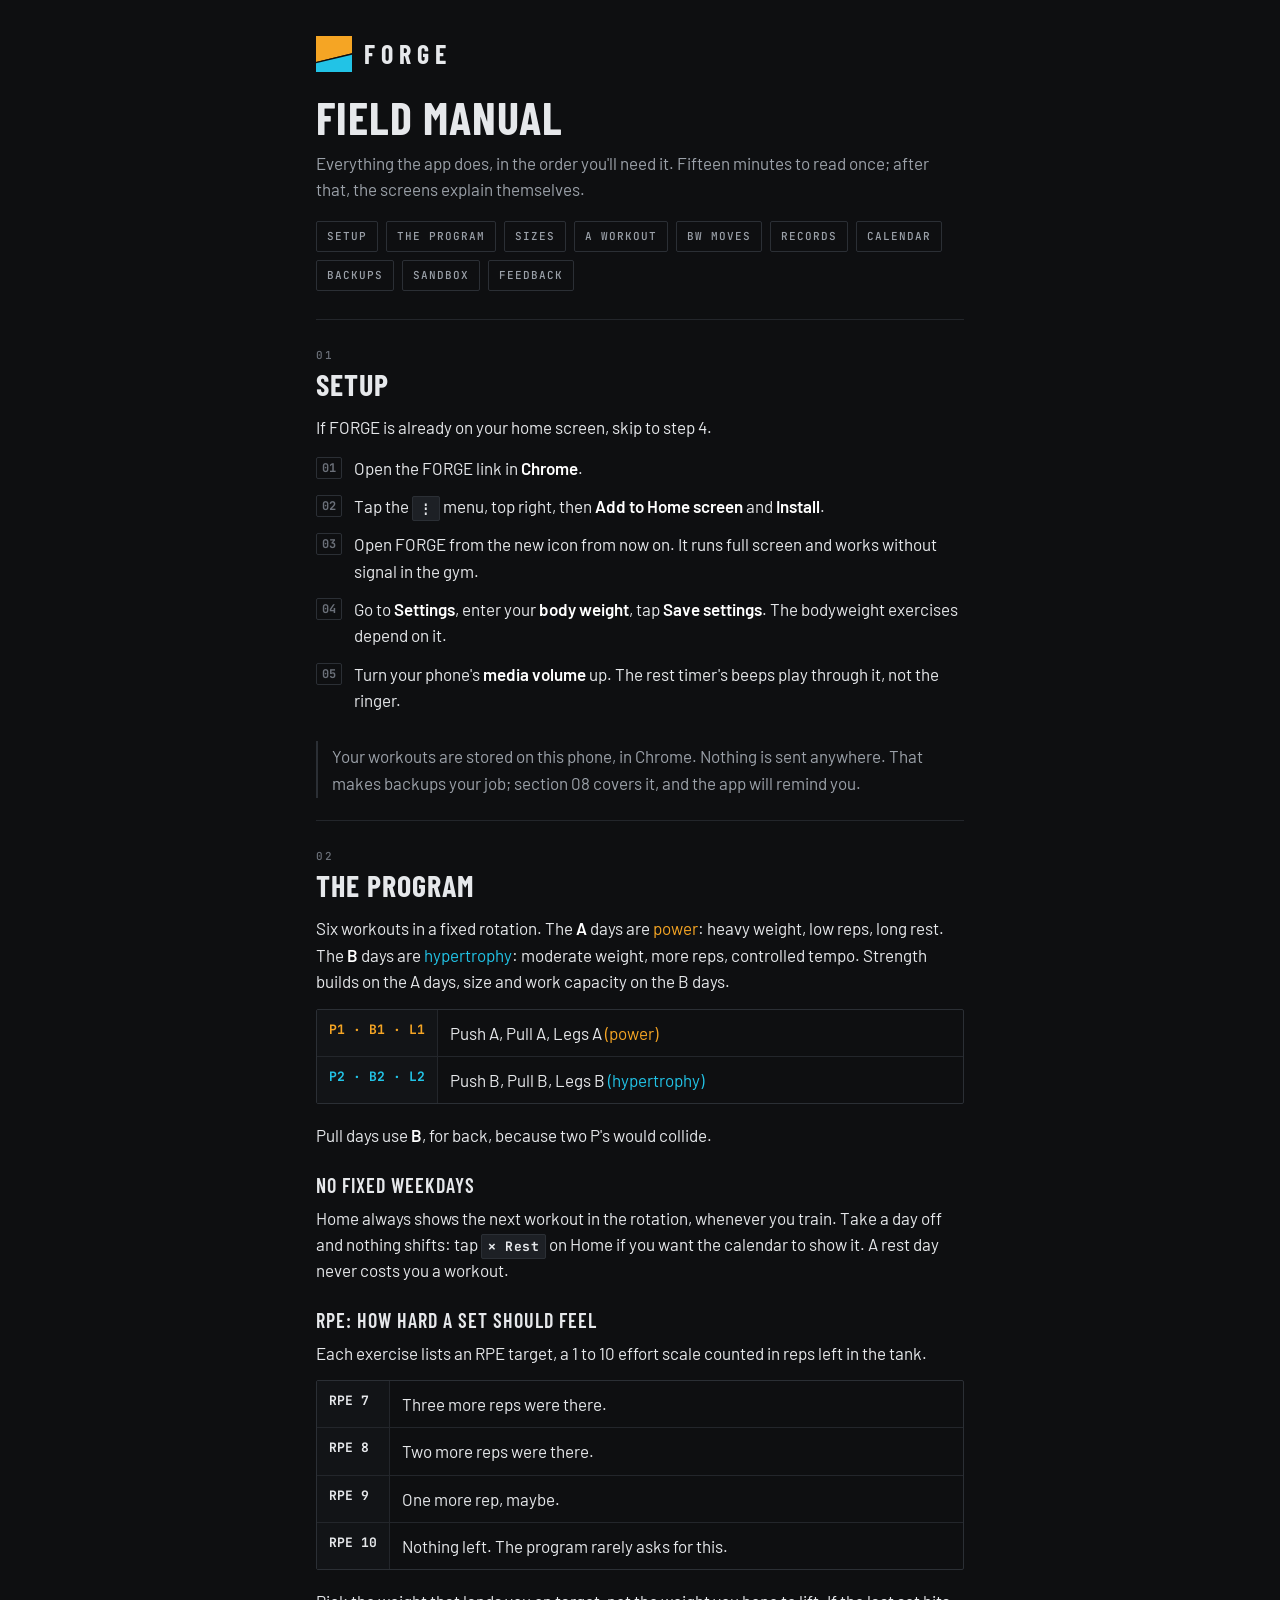
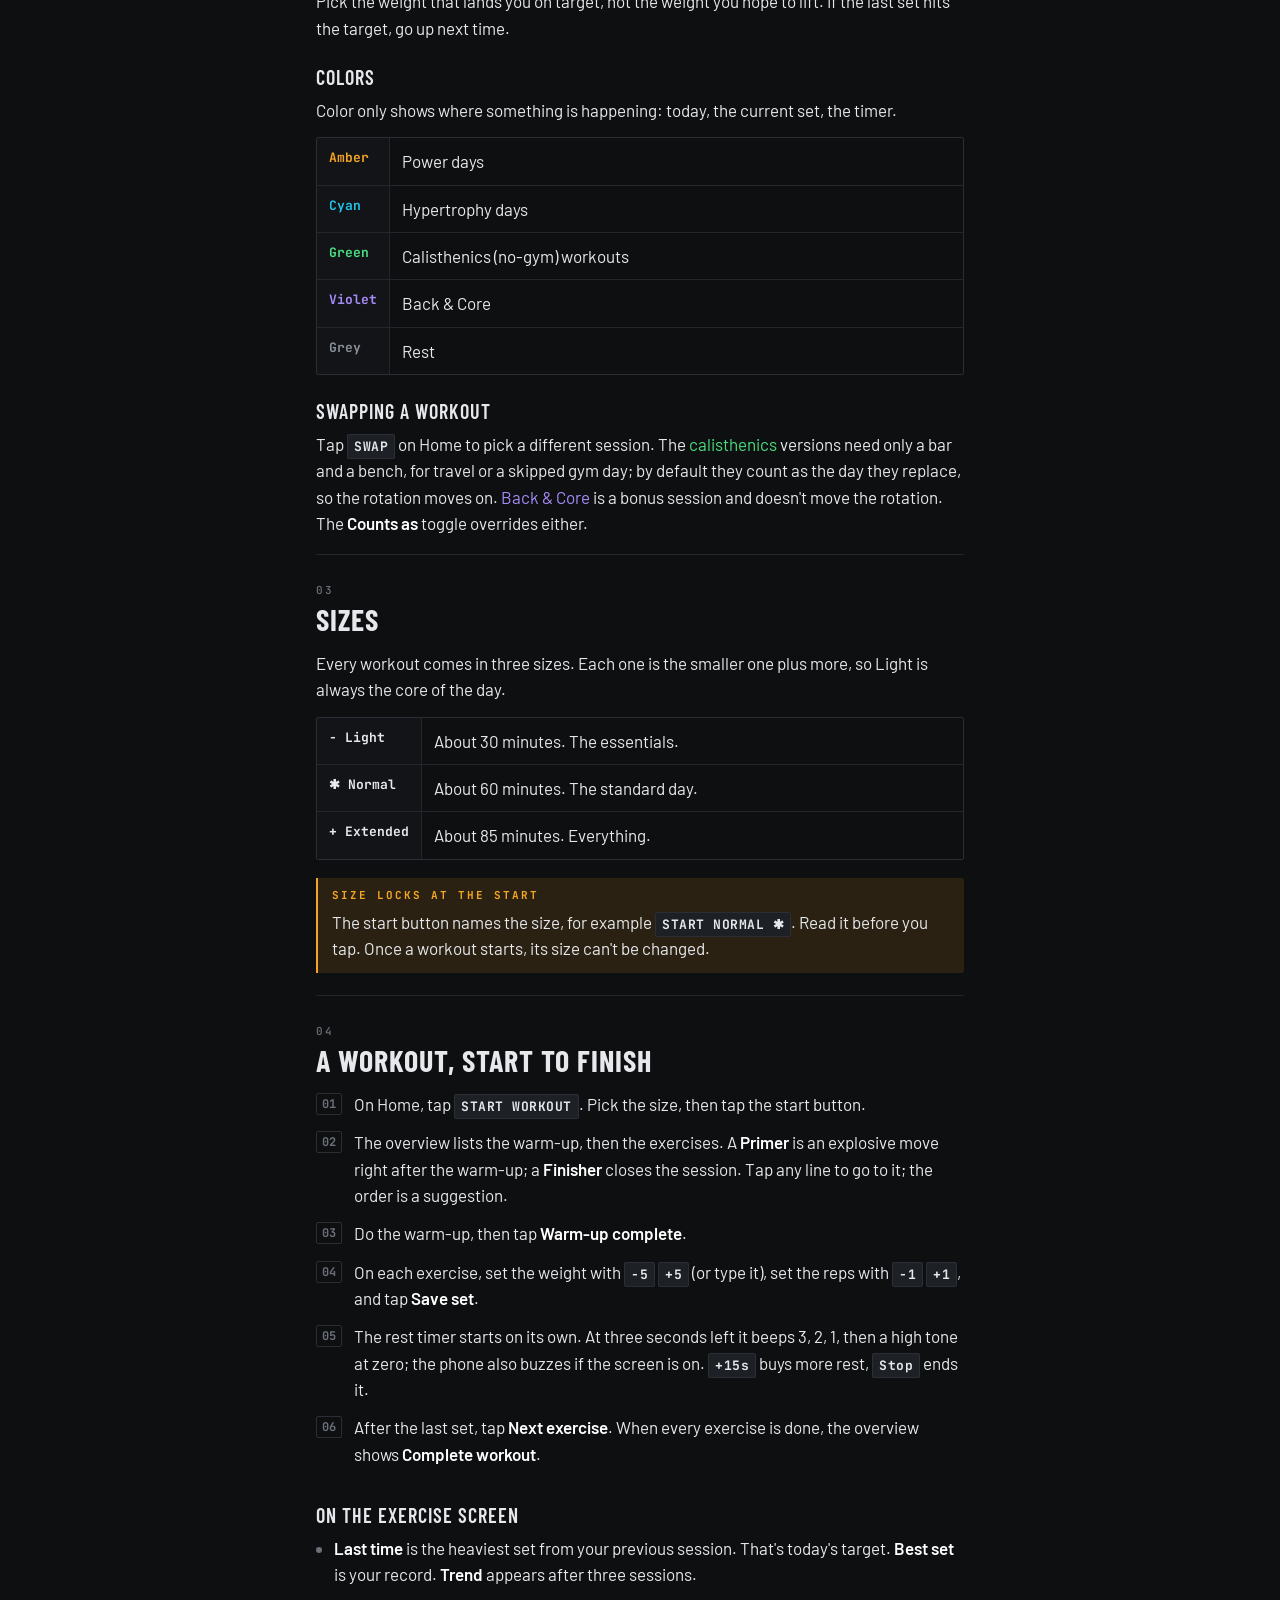
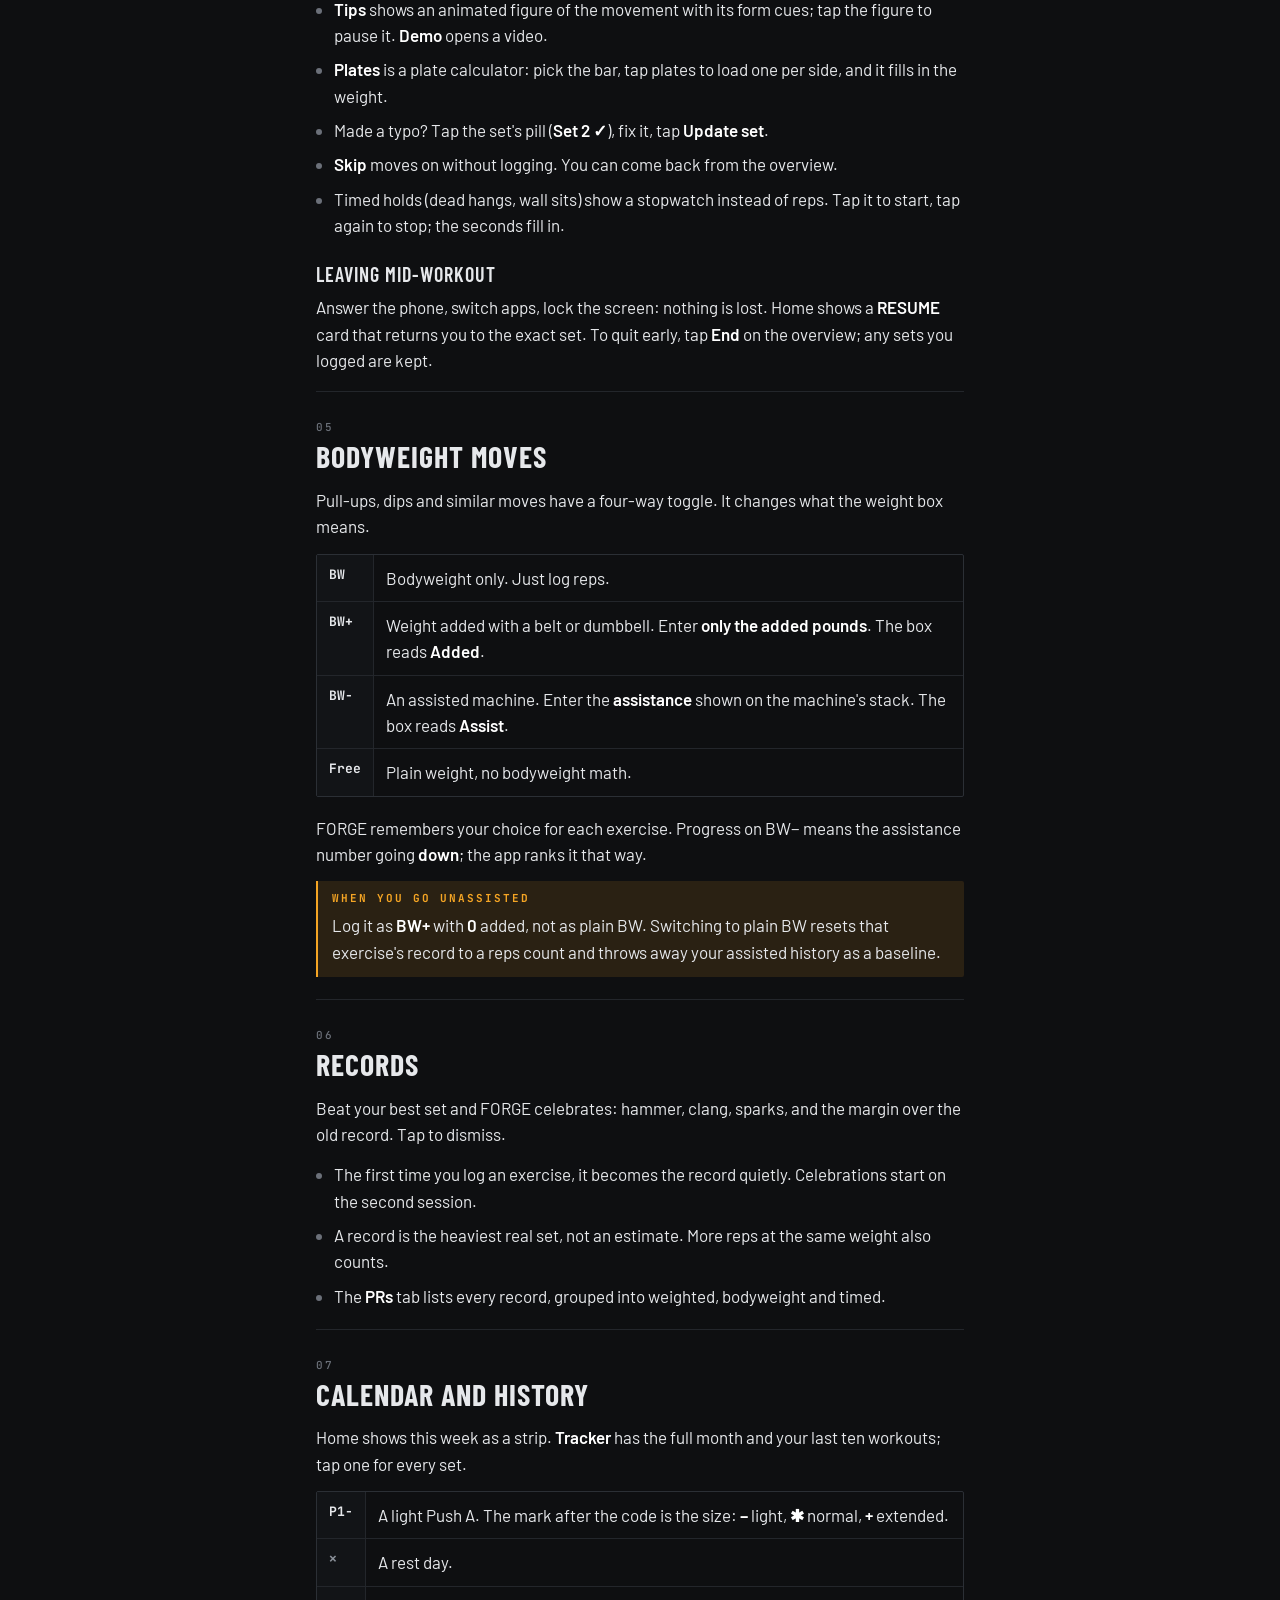
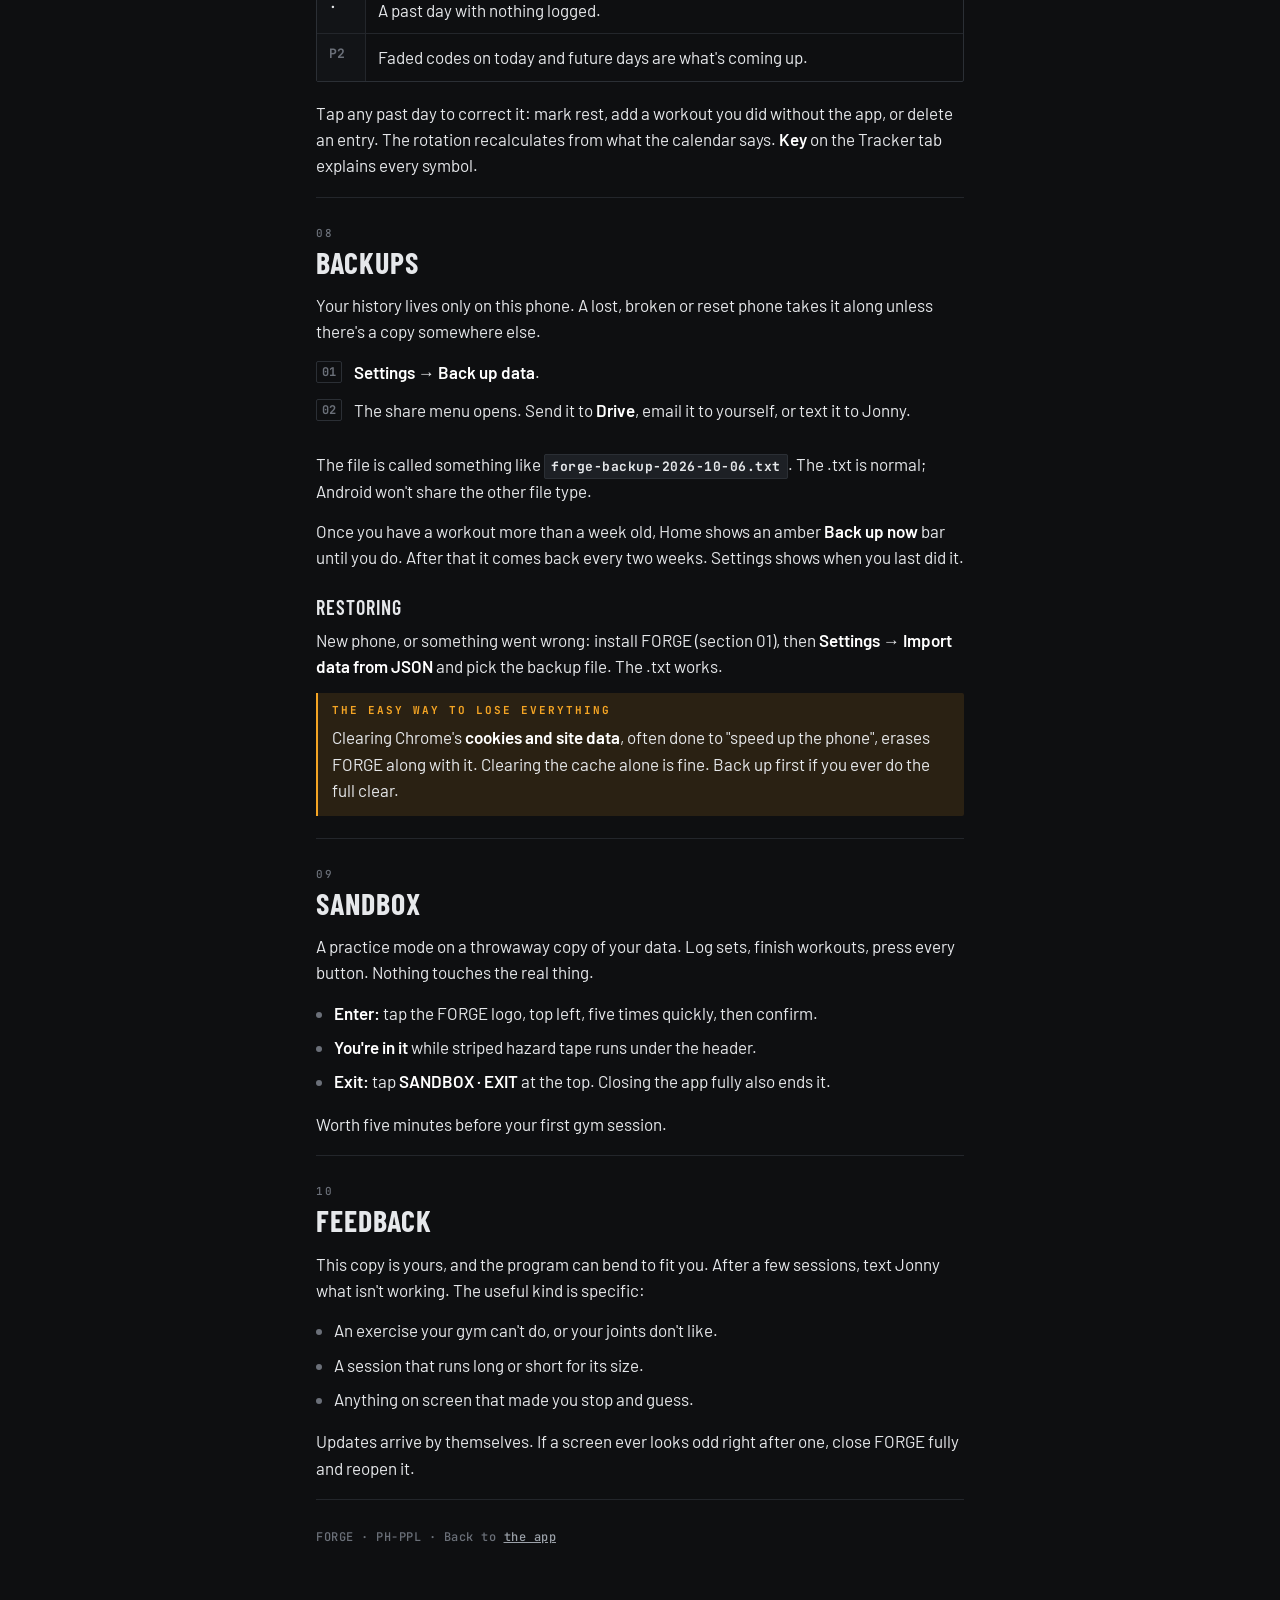
==== guide.html @ b768281f "Add files via upload" ====
<!DOCTYPE html>
<html lang="en">
<head>
<meta charset="UTF-8">
<meta name="viewport" content="width=device-width, initial-scale=1.0, viewport-fit=cover">
<meta name="theme-color" content="#0E0F11">
<title>FORGE Field Manual</title>
<link rel="icon" type="image/png" href="favicon-32.png">
<link rel="preconnect" href="https://fonts.googleapis.com">
<link rel="stylesheet" href="https://fonts.googleapis.com/css2?family=Barlow+Condensed:wght@600;700&family=Barlow:wght@400;500;600&family=JetBrains+Mono:wght@500;700&display=swap">
<style>
  :root {
    --bg: #0E0F11; --surface: #121417; --card: #16181B; --elev: #1D2025;
    --rule: #23262B; --border: #2B2F35;
    --text: #E6E8EB; --text2: #9BA1A9; --muted: #6B7079;
    --amber: #F5A524; --amber-tint: rgba(245,165,36,0.12);
    --cyan: #22C3E6; --green: #4ADE80; --violet: #A78BFA; --gray: #8A9099;
    --display: 'Barlow Condensed', 'Arial Narrow', sans-serif;
    --body: 'Barlow', 'Helvetica Neue', Arial, sans-serif;
    --mono: 'JetBrains Mono', ui-monospace, monospace;
  }
  * { box-sizing: border-box; }
  html { scroll-behavior: smooth; }
  body { margin: 0; background: var(--bg); color: var(--text); font: 400 17px/1.55 var(--body); -webkit-text-size-adjust: 100%; }
  .wrap { max-width: 680px; margin: 0 auto; padding: 0 16px 64px; }

  header { padding: 36px 0 22px; border-bottom: 1px solid var(--rule); }
  .brand { display: flex; align-items: center; gap: 12px; }
  .brand svg { width: 36px; height: 36px; flex: none; }
  .brand span { font: 700 26px/1 var(--display); letter-spacing: 6px; }
  h1 { font: 700 46px/1 var(--display); letter-spacing: 1px; text-transform: uppercase; margin: 22px 0 10px; }
  .lede { color: var(--text2); margin: 0; }

  nav.toc { display: flex; flex-wrap: wrap; gap: 8px; padding: 18px 0 6px; }
  nav.toc a { font: 500 11px/1 var(--mono); letter-spacing: 1px; text-transform: uppercase; color: var(--text2); text-decoration: none; border: 1px solid var(--border); border-radius: 2px; padding: 9px 10px; }
  nav.toc a:active { color: var(--text); border-color: var(--text2); }

  section { padding: 30px 0 4px; border-bottom: 1px solid var(--rule); scroll-margin-top: 8px; }
  .num { font: 500 11px/1 var(--mono); letter-spacing: 2px; color: var(--muted); text-transform: uppercase; }
  h2 { font: 700 30px/1.05 var(--display); text-transform: uppercase; letter-spacing: 1px; margin: 8px 0 14px; }
  h3 { font: 600 20px/1.2 var(--display); text-transform: uppercase; letter-spacing: 1px; margin: 24px 0 8px; color: var(--text); }
  p { margin: 0 0 14px; }
  b { font-weight: 600; color: #fff; }
  .k { font: 700 13px/1 var(--mono); letter-spacing: 0.5px; color: var(--text); background: var(--elev); border: 1px solid var(--border); border-radius: 2px; padding: 3px 6px; white-space: nowrap; }

  ol.steps { list-style: none; counter-reset: s; padding: 0; margin: 0 0 16px; }
  ol.steps li { counter-increment: s; position: relative; padding: 0 0 12px 38px; }
  ol.steps li::before { content: counter(s, decimal-leading-zero); position: absolute; left: 0; top: 2px; font: 700 12px/1 var(--mono); color: var(--muted); border: 1px solid var(--border); border-radius: 2px; padding: 4px 5px; }
  ul.dash { padding-left: 18px; margin: 0 0 16px; }
  ul.dash li { margin-bottom: 8px; }
  ul.dash li::marker { color: var(--muted); }

  .grid { display: grid; grid-template-columns: auto 1fr; border: 1px solid var(--border); border-radius: 2px; margin: 0 0 18px; }
  .grid > div { padding: 10px 12px; border-bottom: 1px solid var(--rule); }
  .grid > div:nth-last-child(-n+2) { border-bottom: 0; }
  .grid .g-k { font: 700 13px/1.5 var(--mono); white-space: nowrap; border-right: 1px solid var(--rule); background: var(--surface); }

  .pwr { color: var(--amber); } .hyp { color: var(--cyan); } .cal { color: var(--green); } .core { color: var(--violet); } .rest { color: var(--gray); }

  .note { border-left: 2px solid var(--amber); background: var(--amber-tint); padding: 12px 14px; margin: 4px 0 18px; border-radius: 0 2px 2px 0; }
  .note p:last-child { margin: 0; }
  .note .tag { display: block; font: 700 11px/1 var(--mono); letter-spacing: 2px; text-transform: uppercase; color: var(--amber); margin-bottom: 8px; }
  .aside { border-left: 2px solid var(--border); padding: 2px 0 2px 14px; color: var(--text2); margin: 0 0 18px; }
  .aside p:last-child { margin: 0; }

  footer { padding: 28px 0 0; color: var(--muted); font: 500 12px/1.6 var(--mono); letter-spacing: 0.5px; }
  footer a { color: var(--text2); }
</style>
</head>
<body>
<div class="wrap">

<header>
  <div class="brand">
    <svg viewBox="0 0 100 100" aria-hidden="true">
      <polygon points="0,0 100,0 100,48 0,72" fill="#F5A524"/>
      <polygon points="0,72 100,48 100,52 0,76" fill="#0E0F11"/>
      <polygon points="0,76 100,52 100,100 0,100" fill="#22C3E6"/>
    </svg>
    <span>FORGE</span>
  </div>
  <h1>Field manual</h1>
  <p class="lede">Everything the app does, in the order you'll need it. Fifteen minutes to read once; after that, the screens explain themselves.</p>
  <nav class="toc" aria-label="Sections">
    <a href="#setup">Setup</a>
    <a href="#program">The program</a>
    <a href="#sizes">Sizes</a>
    <a href="#workout">A workout</a>
    <a href="#bodyweight">BW moves</a>
    <a href="#records">Records</a>
    <a href="#calendar">Calendar</a>
    <a href="#backup">Backups</a>
    <a href="#sandbox">Sandbox</a>
    <a href="#feedback">Feedback</a>
  </nav>
</header>

<section id="setup">
  <div class="num">01</div>
  <h2>Setup</h2>
  <p>If FORGE is already on your home screen, skip to step 4.</p>
  <ol class="steps">
    <li>Open the FORGE link in <b>Chrome</b>.</li>
    <li>Tap the <span class="k">⋮</span> menu, top right, then <b>Add to Home screen</b> and <b>Install</b>.</li>
    <li>Open FORGE from the new icon from now on. It runs full screen and works without signal in the gym.</li>
    <li>Go to <b>Settings</b>, enter your <b>body weight</b>, tap <b>Save settings</b>. The bodyweight exercises depend on it.</li>
    <li>Turn your phone's <b>media volume</b> up. The rest timer's beeps play through it, not the ringer.</li>
  </ol>
  <div class="aside"><p>Your workouts are stored on this phone, in Chrome. Nothing is sent anywhere. That makes backups your job; section 08 covers it, and the app will remind you.</p></div>
</section>

<section id="program">
  <div class="num">02</div>
  <h2>The program</h2>
  <p>Six workouts in a fixed rotation. The <b>A</b> days are <span class="pwr">power</span>: heavy weight, low reps, long rest. The <b>B</b> days are <span class="hyp">hypertrophy</span>: moderate weight, more reps, controlled tempo. Strength builds on the A days, size and work capacity on the B days.</p>
  <div class="grid">
    <div class="g-k pwr">P1 · B1 · L1</div><div>Push A, Pull A, Legs A <span class="pwr">(power)</span></div>
    <div class="g-k hyp">P2 · B2 · L2</div><div>Push B, Pull B, Legs B <span class="hyp">(hypertrophy)</span></div>
  </div>
  <p>Pull days use <b>B</b>, for back, because two P's would collide.</p>

  <h3>No fixed weekdays</h3>
  <p>Home always shows the next workout in the rotation, whenever you train. Take a day off and nothing shifts: tap <span class="k">✕ Rest</span> on Home if you want the calendar to show it. A rest day never costs you a workout.</p>

  <h3>RPE: how hard a set should feel</h3>
  <p>Each exercise lists an RPE target, a 1 to 10 effort scale counted in reps left in the tank.</p>
  <div class="grid">
    <div class="g-k">RPE 7</div><div>Three more reps were there.</div>
    <div class="g-k">RPE 8</div><div>Two more reps were there.</div>
    <div class="g-k">RPE 9</div><div>One more rep, maybe.</div>
    <div class="g-k">RPE 10</div><div>Nothing left. The program rarely asks for this.</div>
  </div>
  <p>Pick the weight that lands you on target, not the weight you hope to lift. If the last set hits the target, go up next time.</p>

  <h3>Colors</h3>
  <p>Color only shows where something is happening: today, the current set, the timer.</p>
  <div class="grid">
    <div class="g-k pwr">Amber</div><div>Power days</div>
    <div class="g-k hyp">Cyan</div><div>Hypertrophy days</div>
    <div class="g-k cal">Green</div><div>Calisthenics (no-gym) workouts</div>
    <div class="g-k core">Violet</div><div>Back &amp; Core</div>
    <div class="g-k rest">Grey</div><div>Rest</div>
  </div>

  <h3>Swapping a workout</h3>
  <p>Tap <span class="k">SWAP</span> on Home to pick a different session. The <span class="cal">calisthenics</span> versions need only a bar and a bench, for travel or a skipped gym day; by default they count as the day they replace, so the rotation moves on. <span class="core">Back &amp; Core</span> is a bonus session and doesn't move the rotation. The <b>Counts as</b> toggle overrides either.</p>
</section>

<section id="sizes">
  <div class="num">03</div>
  <h2>Sizes</h2>
  <p>Every workout comes in three sizes. Each one is the smaller one plus more, so Light is always the core of the day.</p>
  <div class="grid">
    <div class="g-k">− Light</div><div>About 30 minutes. The essentials.</div>
    <div class="g-k">✱ Normal</div><div>About 60 minutes. The standard day.</div>
    <div class="g-k">+ Extended</div><div>About 85 minutes. Everything.</div>
  </div>
  <div class="note">
    <span class="tag">Size locks at the start</span>
    <p>The start button names the size, for example <span class="k">START NORMAL ✱</span>. Read it before you tap. Once a workout starts, its size can't be changed.</p>
  </div>
</section>

<section id="workout">
  <div class="num">04</div>
  <h2>A workout, start to finish</h2>
  <ol class="steps">
    <li>On Home, tap <span class="k">START WORKOUT</span>. Pick the size, then tap the start button.</li>
    <li>The overview lists the warm-up, then the exercises. A <b>Primer</b> is an explosive move right after the warm-up; a <b>Finisher</b> closes the session. Tap any line to go to it; the order is a suggestion.</li>
    <li>Do the warm-up, then tap <b>Warm-up complete</b>.</li>
    <li>On each exercise, set the weight with <span class="k">−5</span> <span class="k">+5</span> (or type it), set the reps with <span class="k">−1</span> <span class="k">+1</span>, and tap <b>Save set</b>.</li>
    <li>The rest timer starts on its own. At three seconds left it beeps 3, 2, 1, then a high tone at zero; the phone also buzzes if the screen is on. <span class="k">+15s</span> buys more rest, <span class="k">Stop</span> ends it.</li>
    <li>After the last set, tap <b>Next exercise</b>. When every exercise is done, the overview shows <b>Complete workout</b>.</li>
  </ol>

  <h3>On the exercise screen</h3>
  <ul class="dash">
    <li><b>Last time</b> is the heaviest set from your previous session. That's today's target. <b>Best set</b> is your record. <b>Trend</b> appears after three sessions.</li>
    <li><b>Tips</b> shows an animated figure of the movement with its form cues; tap the figure to pause it. <b>Demo</b> opens a video.</li>
    <li><b>Plates</b> is a plate calculator: pick the bar, tap plates to load one per side, and it fills in the weight.</li>
    <li>Made a typo? Tap the set's pill (<b>Set 2 ✓</b>), fix it, tap <b>Update set</b>.</li>
    <li><b>Skip</b> moves on without logging. You can come back from the overview.</li>
    <li>Timed holds (dead hangs, wall sits) show a stopwatch instead of reps. Tap it to start, tap again to stop; the seconds fill in.</li>
  </ul>

  <h3>Leaving mid-workout</h3>
  <p>Answer the phone, switch apps, lock the screen: nothing is lost. Home shows a <b>RESUME</b> card that returns you to the exact set. To quit early, tap <b>End</b> on the overview; any sets you logged are kept.</p>
</section>

<section id="bodyweight">
  <div class="num">05</div>
  <h2>Bodyweight moves</h2>
  <p>Pull-ups, dips and similar moves have a four-way toggle. It changes what the weight box means.</p>
  <div class="grid">
    <div class="g-k">BW</div><div>Bodyweight only. Just log reps.</div>
    <div class="g-k">BW+</div><div>Weight added with a belt or dumbbell. Enter <b>only the added pounds</b>. The box reads <b>Added</b>.</div>
    <div class="g-k">BW−</div><div>An assisted machine. Enter the <b>assistance</b> shown on the machine's stack. The box reads <b>Assist</b>.</div>
    <div class="g-k">Free</div><div>Plain weight, no bodyweight math.</div>
  </div>
  <p>FORGE remembers your choice for each exercise. Progress on BW− means the assistance number going <b>down</b>; the app ranks it that way.</p>
  <div class="note">
    <span class="tag">When you go unassisted</span>
    <p>Log it as <b>BW+</b> with <b>0</b> added, not as plain BW. Switching to plain BW resets that exercise's record to a reps count and throws away your assisted history as a baseline.</p>
  </div>
</section>

<section id="records">
  <div class="num">06</div>
  <h2>Records</h2>
  <p>Beat your best set and FORGE celebrates: hammer, clang, sparks, and the margin over the old record. Tap to dismiss.</p>
  <ul class="dash">
    <li>The first time you log an exercise, it becomes the record quietly. Celebrations start on the second session.</li>
    <li>A record is the heaviest real set, not an estimate. More reps at the same weight also counts.</li>
    <li>The <b>PRs</b> tab lists every record, grouped into weighted, bodyweight and timed.</li>
  </ul>
</section>

<section id="calendar">
  <div class="num">07</div>
  <h2>Calendar and history</h2>
  <p>Home shows this week as a strip. <b>Tracker</b> has the full month and your last ten workouts; tap one for every set.</p>
  <div class="grid">
    <div class="g-k">P1−</div><div>A light Push A. The mark after the code is the size: <b>−</b> light, <b>✱</b> normal, <b>+</b> extended.</div>
    <div class="g-k rest">✕</div><div>A rest day.</div>
    <div class="g-k">·</div><div>A past day with nothing logged.</div>
    <div class="g-k" style="color:var(--muted)">P2</div><div>Faded codes on today and future days are what's coming up.</div>
  </div>
  <p>Tap any past day to correct it: mark rest, add a workout you did without the app, or delete an entry. The rotation recalculates from what the calendar says. <b>Key</b> on the Tracker tab explains every symbol.</p>
</section>

<section id="backup">
  <div class="num">08</div>
  <h2>Backups</h2>
  <p>Your history lives only on this phone. A lost, broken or reset phone takes it along unless there's a copy somewhere else.</p>
  <ol class="steps">
    <li><b>Settings</b> → <b>Back up data</b>.</li>
    <li>The share menu opens. Send it to <b>Drive</b>, email it to yourself, or text it to Jonny.</li>
  </ol>
  <p>The file is called something like <span class="k">forge-backup-2026-10-06.txt</span>. The .txt is normal; Android won't share the other file type.</p>
  <p>Once you have a workout more than a week old, Home shows an amber <b>Back up now</b> bar until you do. After that it comes back every two weeks. Settings shows when you last did it.</p>
  <h3>Restoring</h3>
  <p>New phone, or something went wrong: install FORGE (section 01), then <b>Settings</b> → <b>Import data from JSON</b> and pick the backup file. The .txt works.</p>
  <div class="note">
    <span class="tag">The easy way to lose everything</span>
    <p>Clearing Chrome's <b>cookies and site data</b>, often done to "speed up the phone", erases FORGE along with it. Clearing the cache alone is fine. Back up first if you ever do the full clear.</p>
  </div>
</section>

<section id="sandbox">
  <div class="num">09</div>
  <h2>Sandbox</h2>
  <p>A practice mode on a throwaway copy of your data. Log sets, finish workouts, press every button. Nothing touches the real thing.</p>
  <ul class="dash">
    <li><b>Enter:</b> tap the FORGE logo, top left, five times quickly, then confirm.</li>
    <li><b>You're in it</b> while striped hazard tape runs under the header.</li>
    <li><b>Exit:</b> tap <b>SANDBOX · EXIT</b> at the top. Closing the app fully also ends it.</li>
  </ul>
  <p>Worth five minutes before your first gym session.</p>
</section>

<section id="feedback">
  <div class="num">10</div>
  <h2>Feedback</h2>
  <p>This copy is yours, and the program can bend to fit you. After a few sessions, text Jonny what isn't working. The useful kind is specific:</p>
  <ul class="dash">
    <li>An exercise your gym can't do, or your joints don't like.</li>
    <li>A session that runs long or short for its size.</li>
    <li>Anything on screen that made you stop and guess.</li>
  </ul>
  <p>Updates arrive by themselves. If a screen ever looks odd right after one, close FORGE fully and reopen it.</p>
</section>

<footer>FORGE · PH-PPL · Back to <a href="./">the app</a></footer>

</div>
</body>
</html>
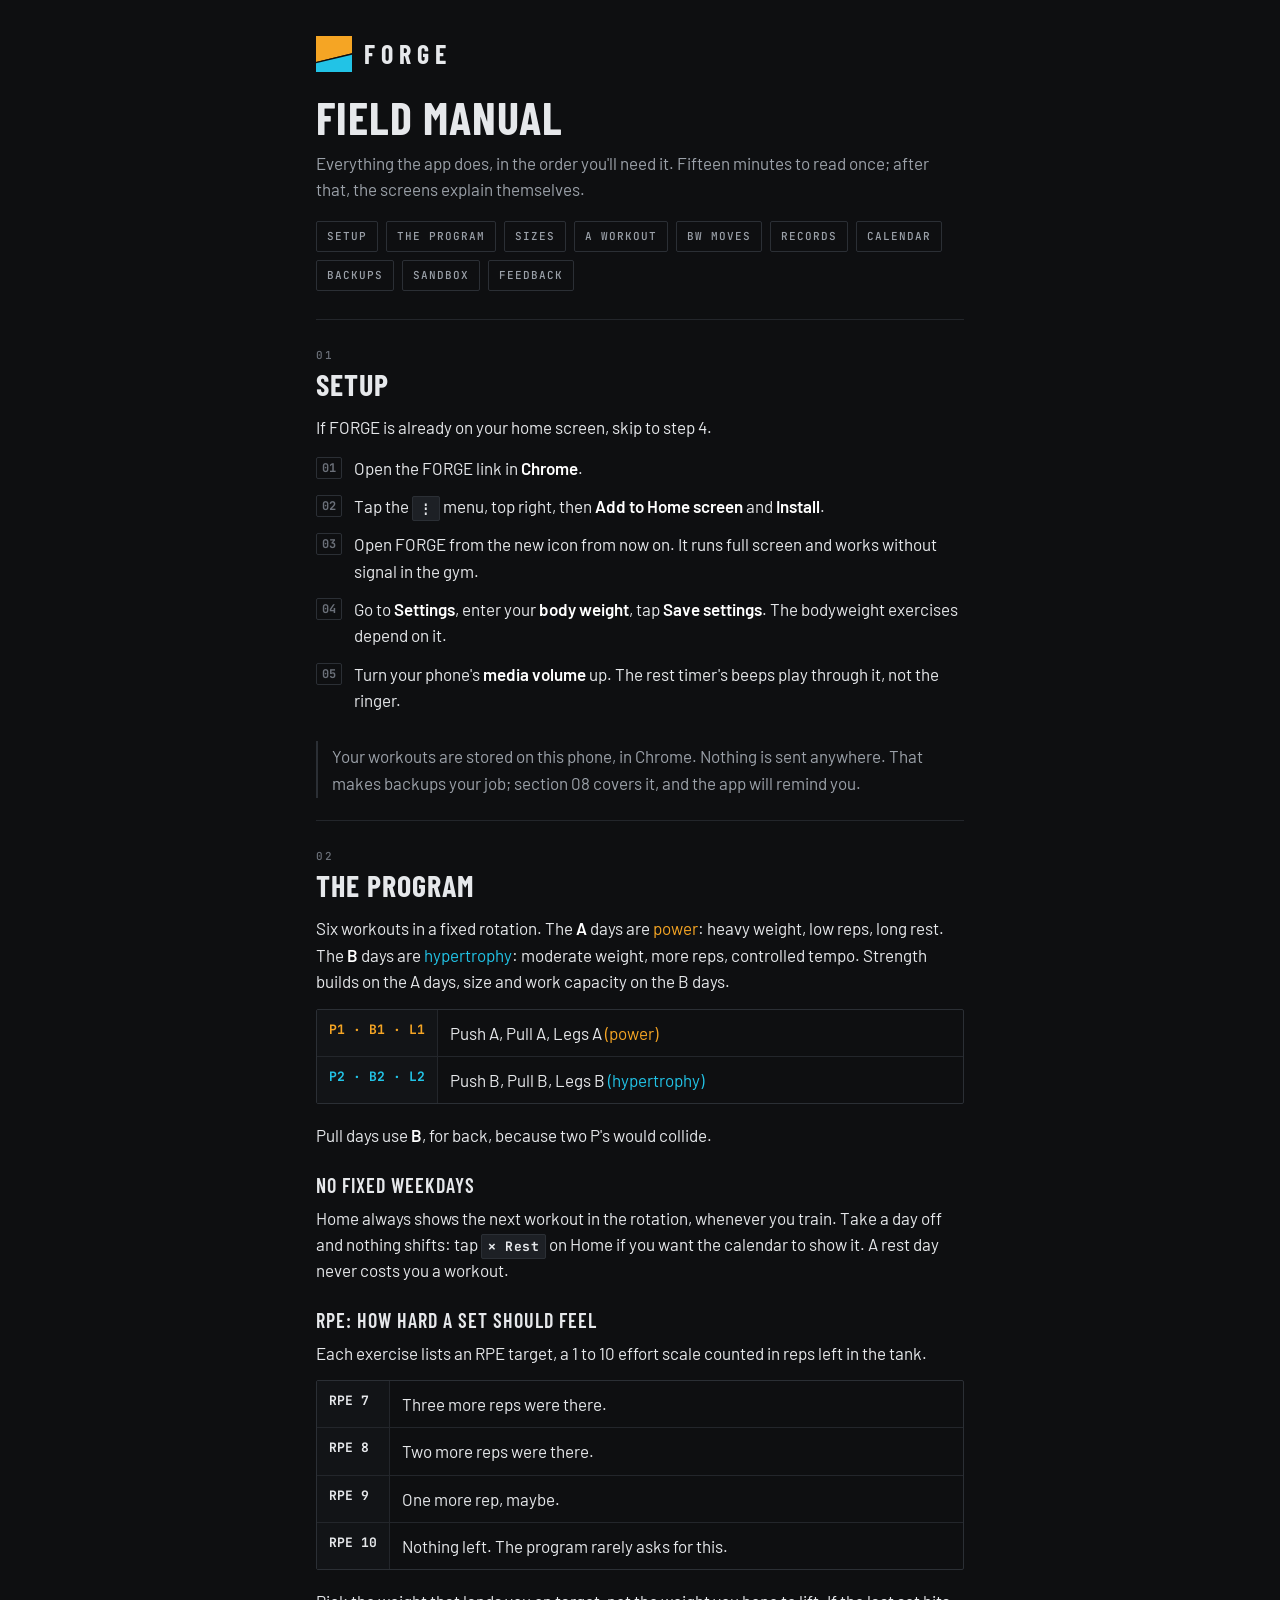
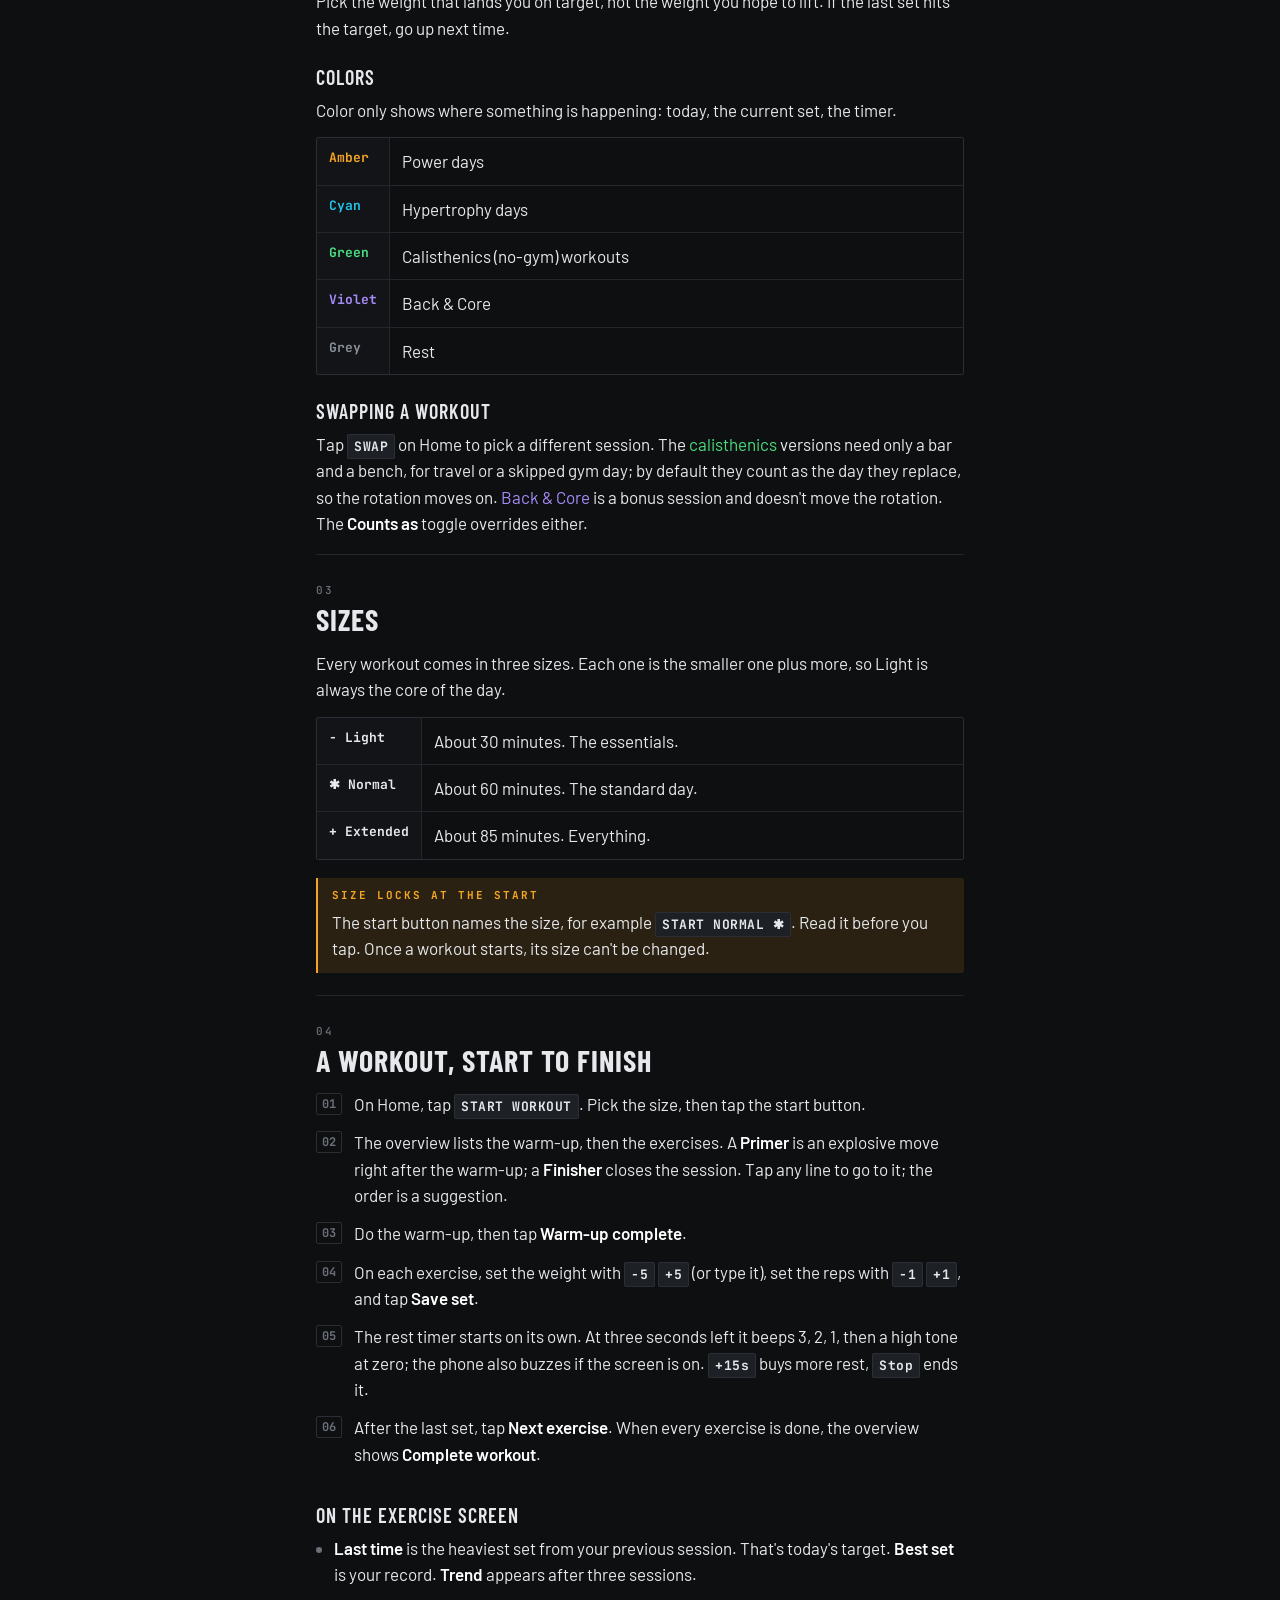
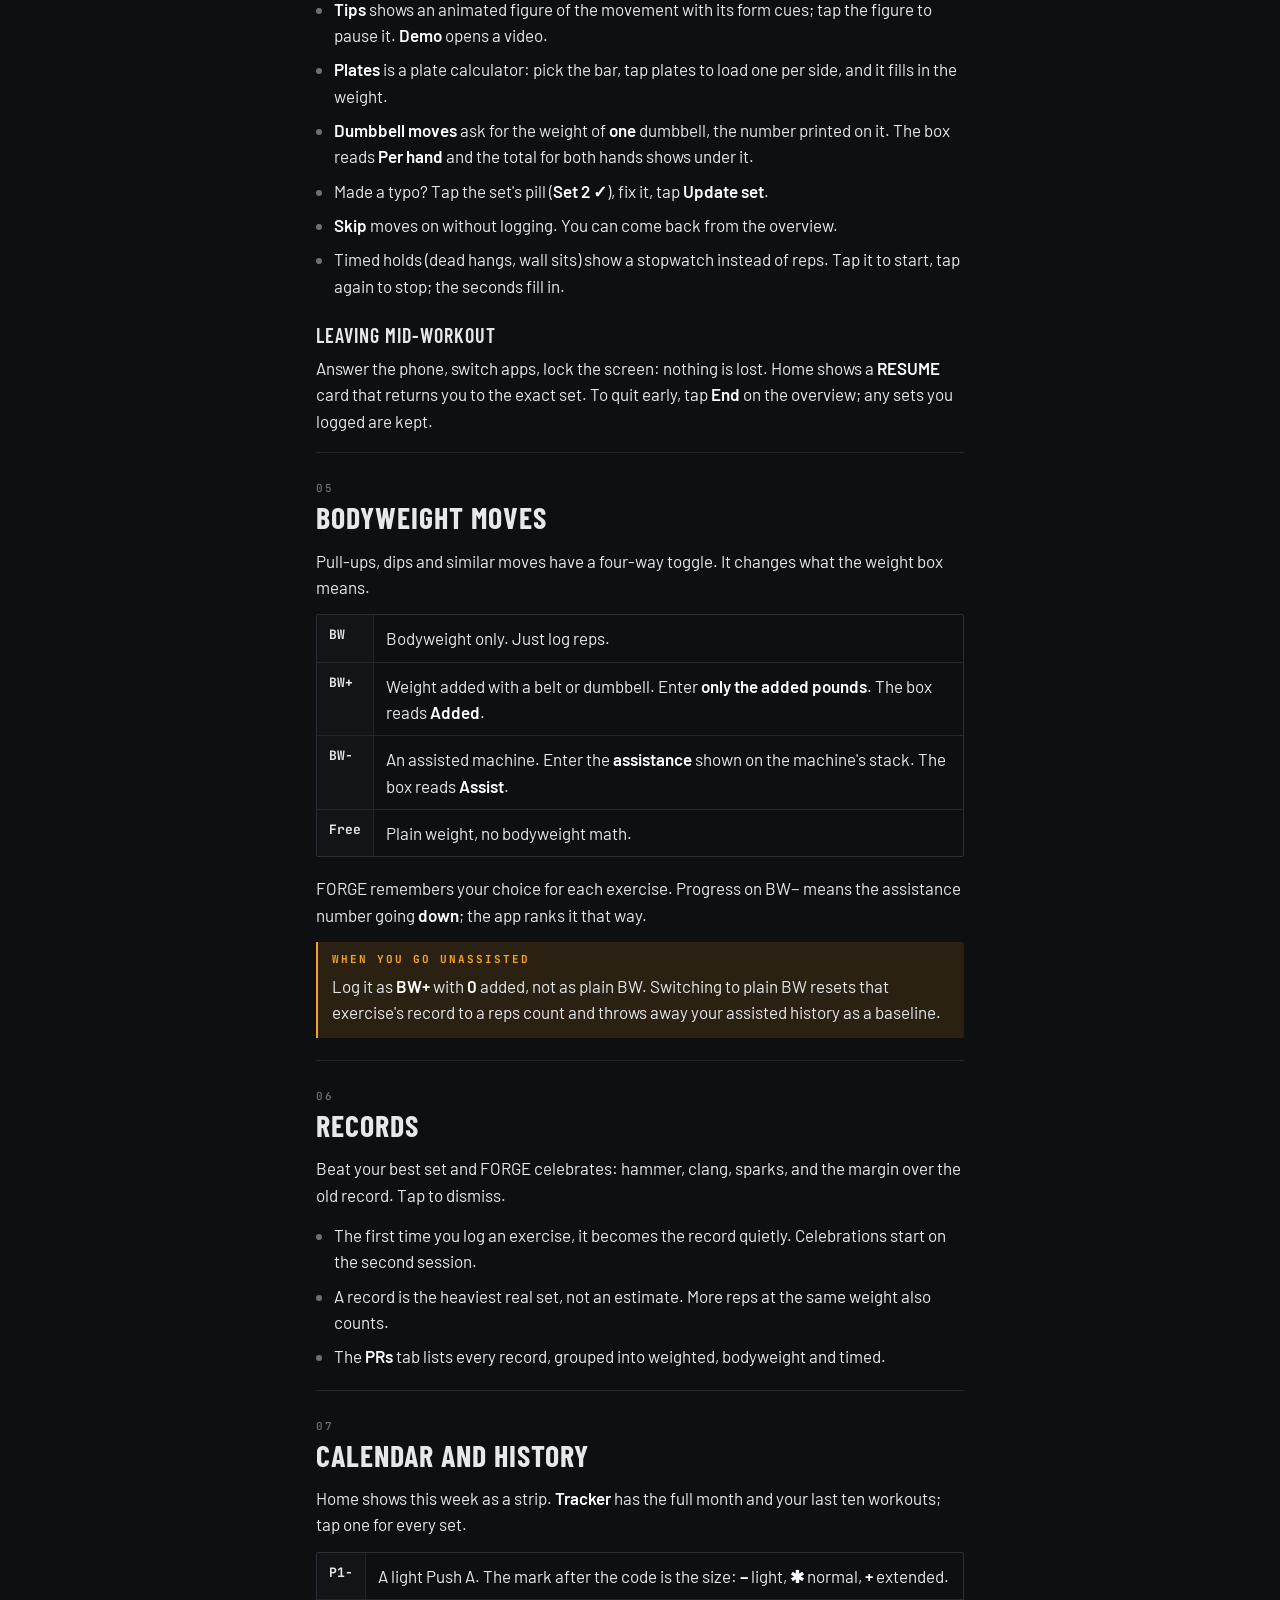
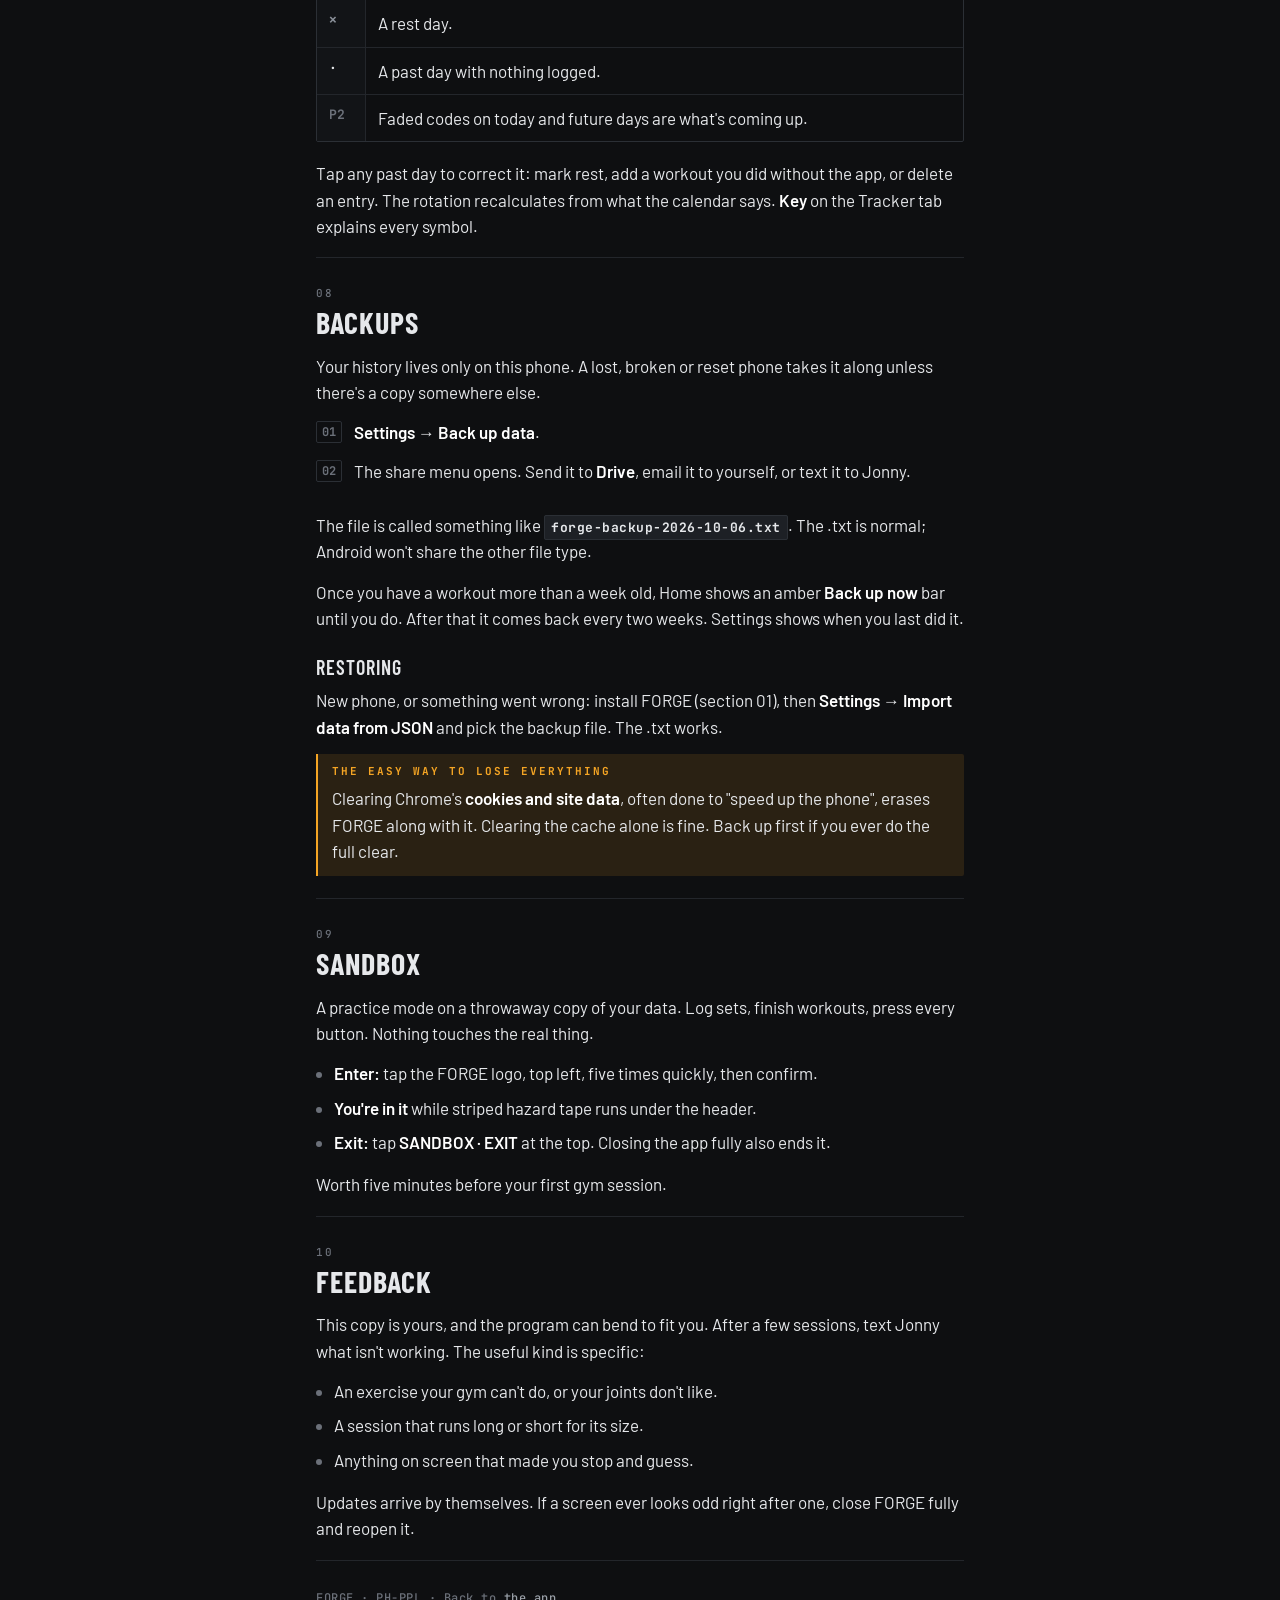
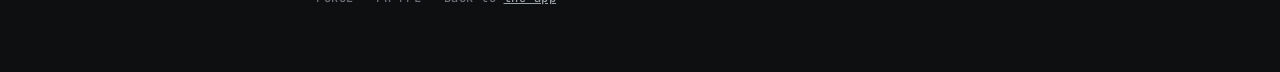
==== commit 1c73eccb: "v0.28: per-hand dumbbell logging with total shown, 10 lb bar Same app files as main 095ff4f. Guide n" ====
--- a/guide.html
+++ b/guide.html
@@ -178,6 +178,7 @@
     <li><b>Last time</b> is the heaviest set from your previous session. That's today's target. <b>Best set</b> is your record. <b>Trend</b> appears after three sessions.</li>
     <li><b>Tips</b> shows an animated figure of the movement with its form cues; tap the figure to pause it. <b>Demo</b> opens a video.</li>
     <li><b>Plates</b> is a plate calculator: pick the bar, tap plates to load one per side, and it fills in the weight.</li>
+    <li><b>Dumbbell moves</b> ask for the weight of <b>one</b> dumbbell, the number printed on it. The box reads <b>Per hand</b> and the total for both hands shows under it.</li>
     <li>Made a typo? Tap the set's pill (<b>Set 2 ✓</b>), fix it, tap <b>Update set</b>.</li>
     <li><b>Skip</b> moves on without logging. You can come back from the overview.</li>
     <li>Timed holds (dead hangs, wall sits) show a stopwatch instead of reps. Tap it to start, tap again to stop; the seconds fill in.</li>
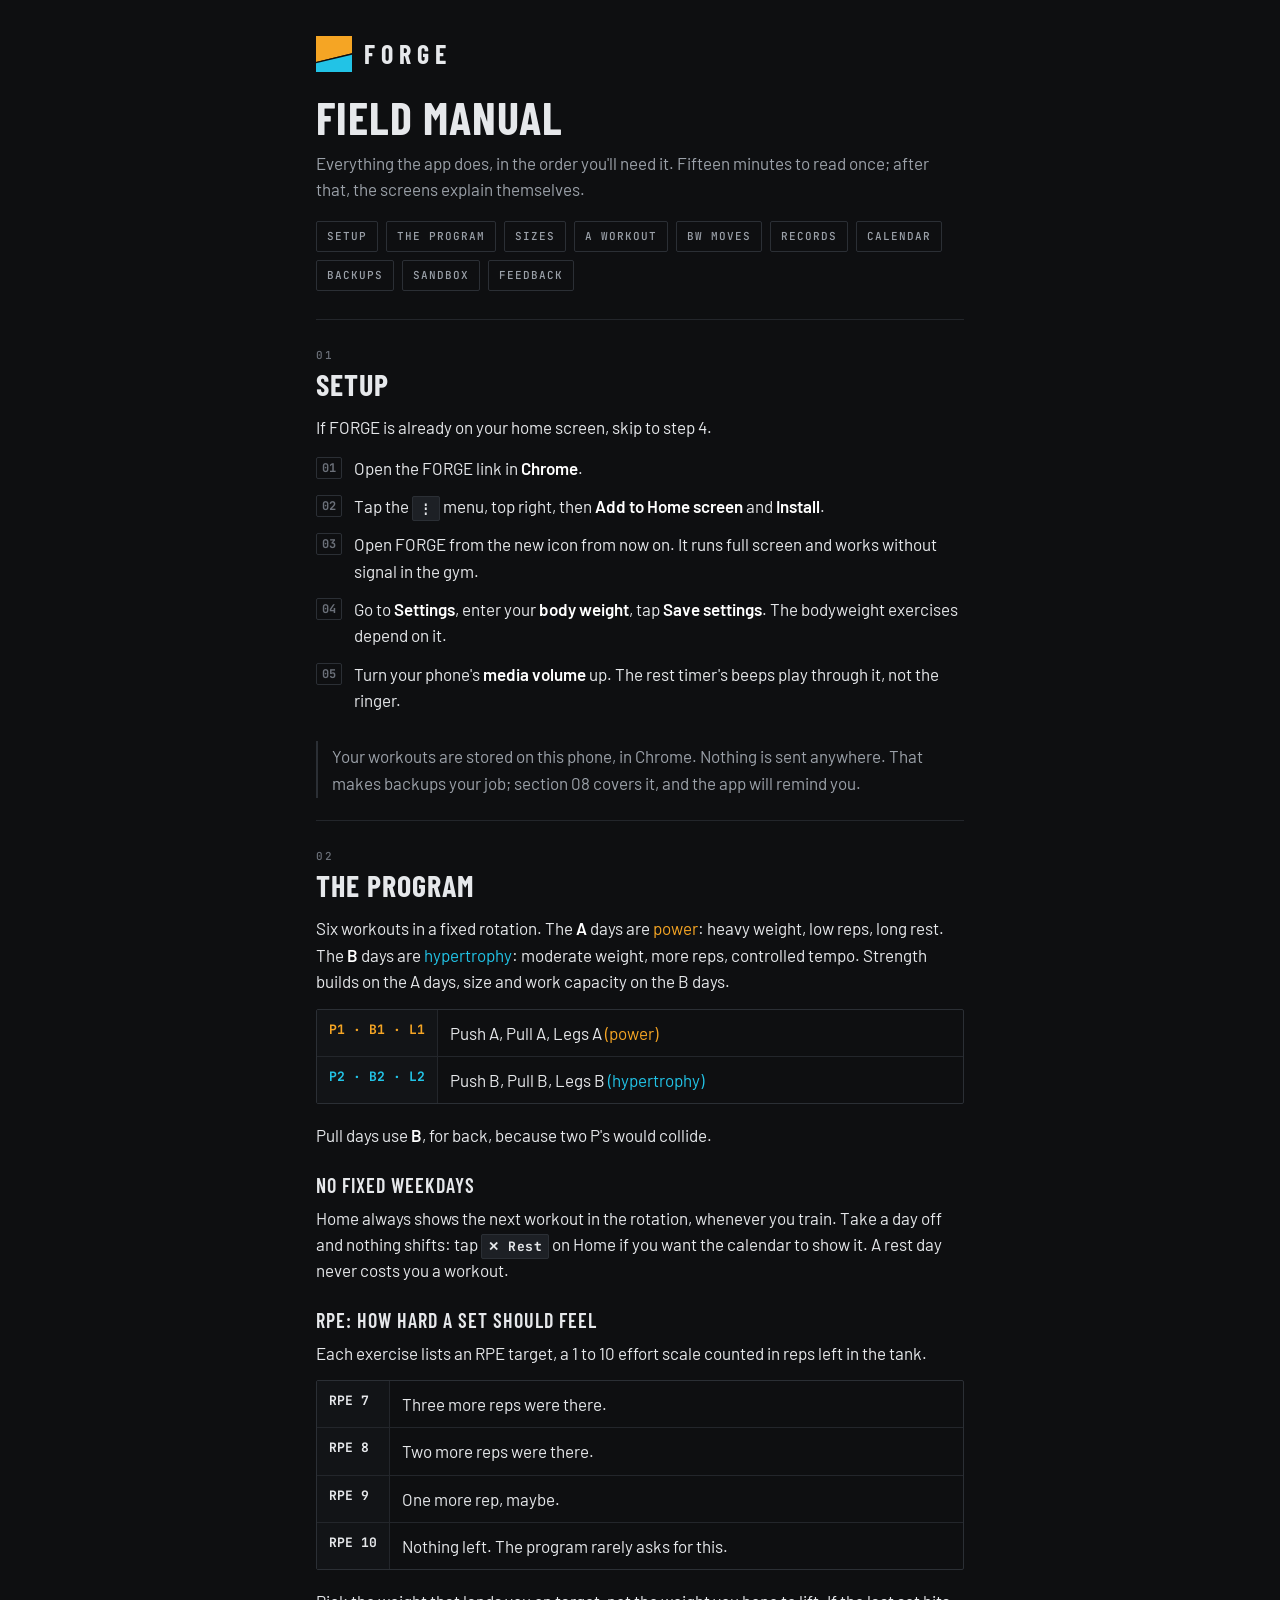
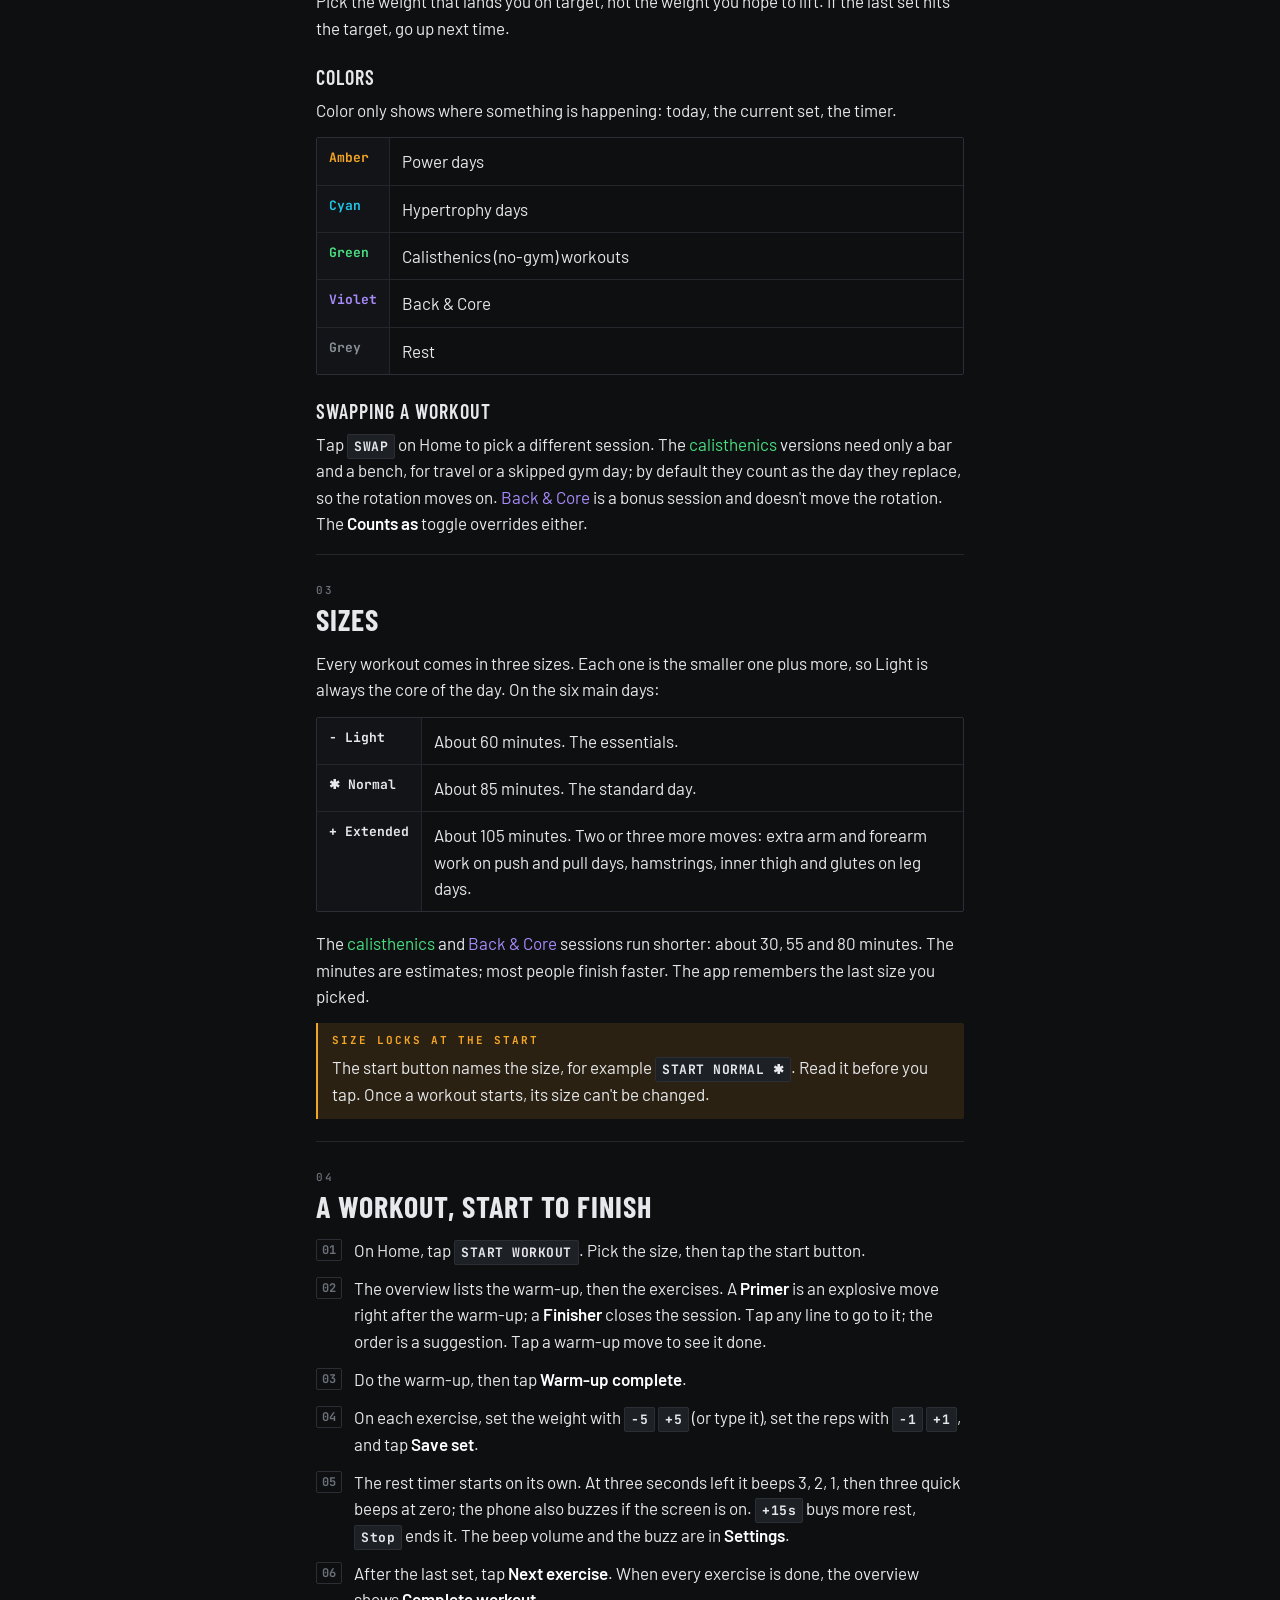
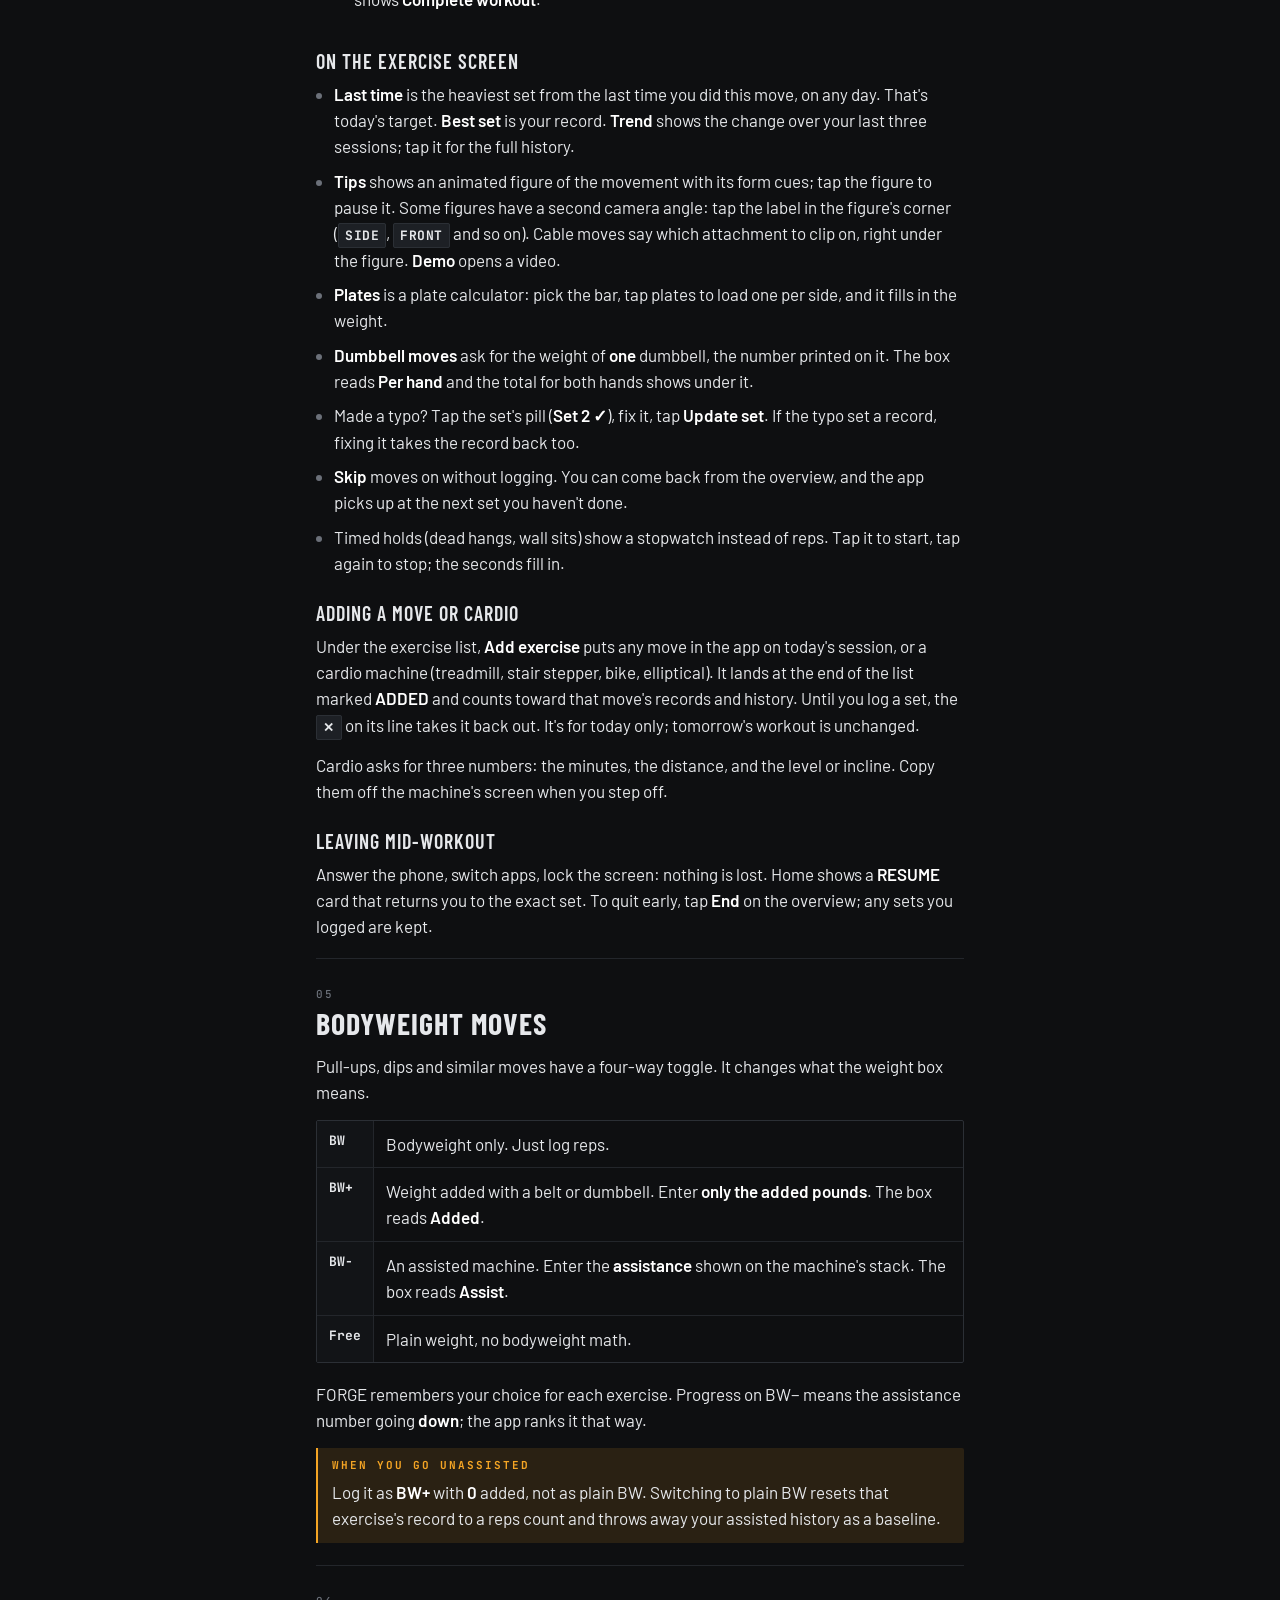
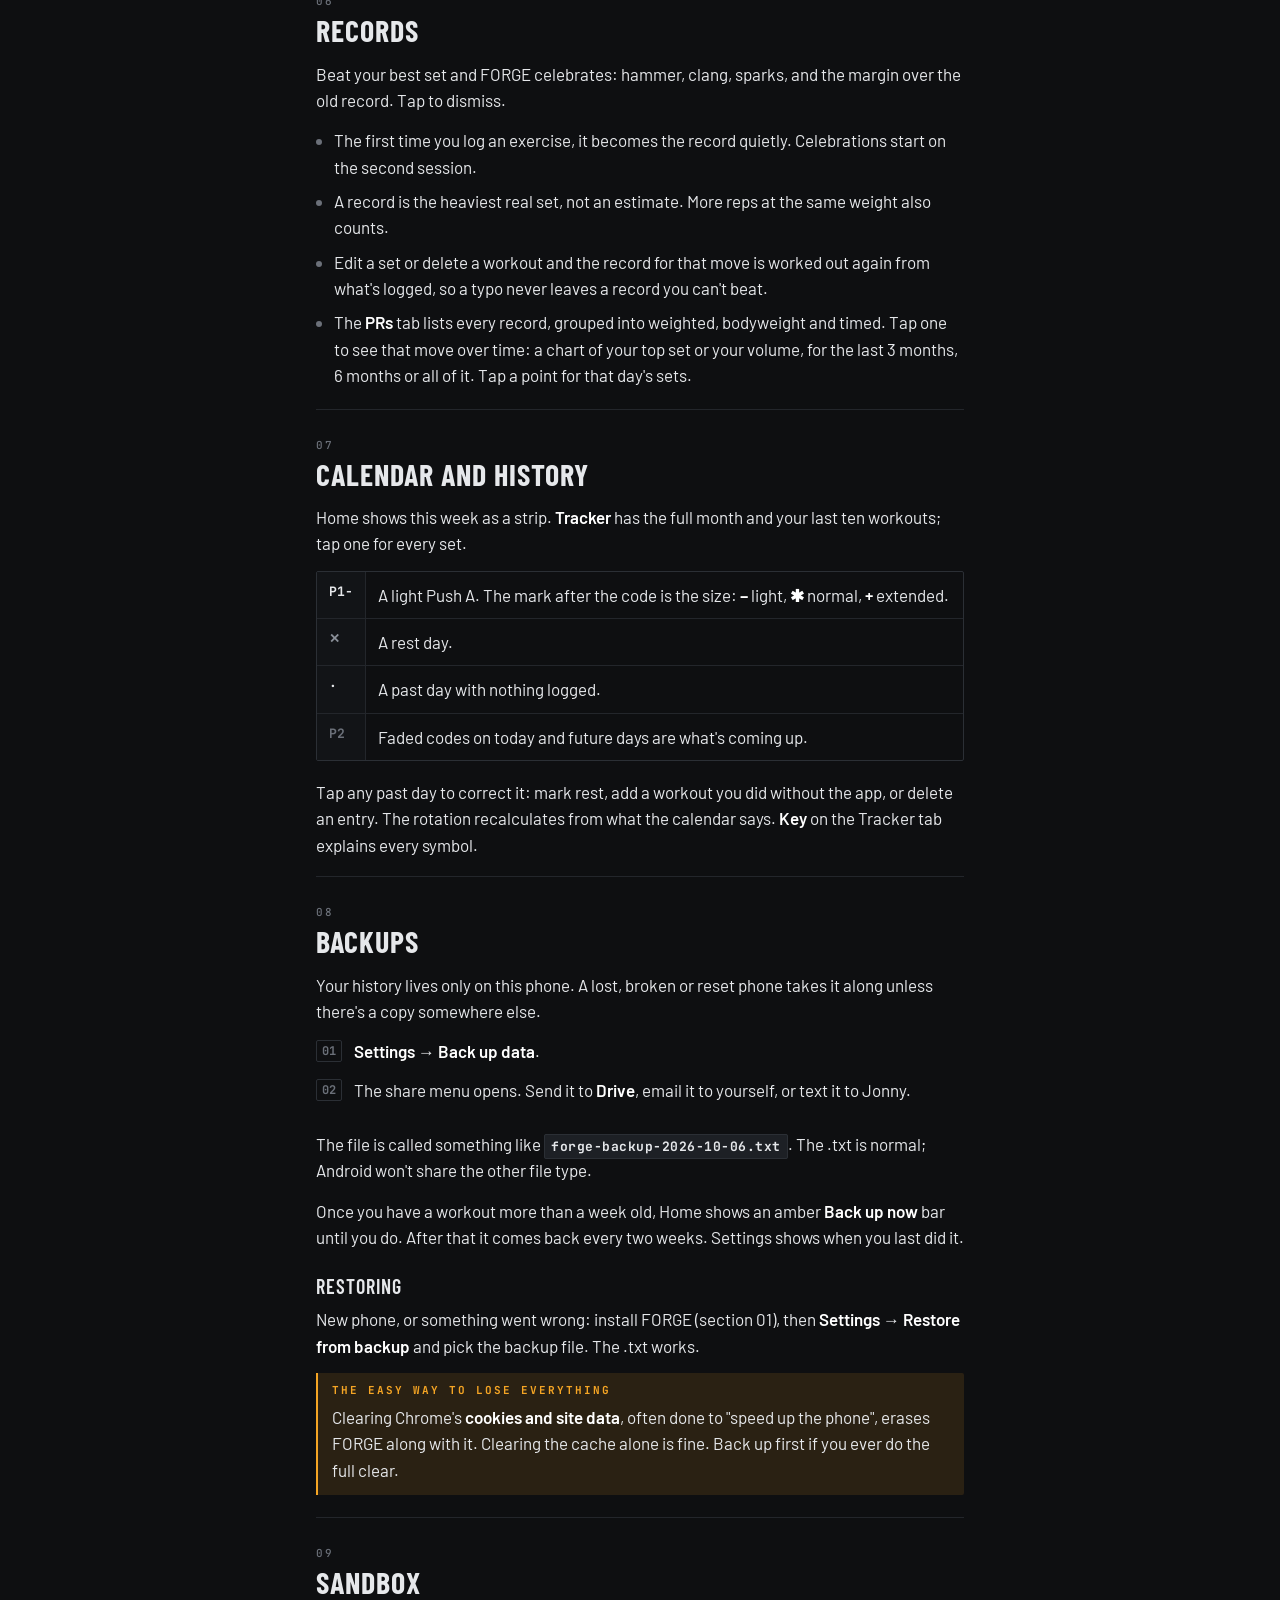
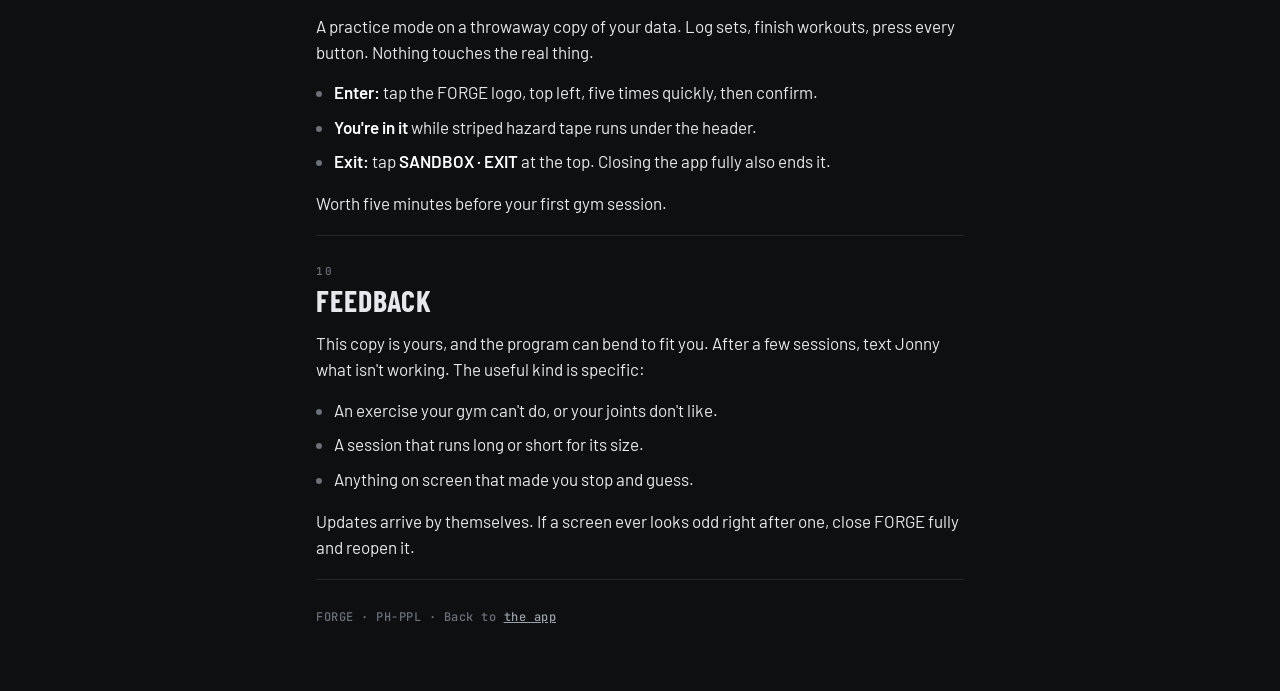
==== commit af0eab20: "v0.34 (in step with main): guide updated for new sizes and v0.29 to v0.34 features Co-Authored-By: C" ====
--- a/guide.html
+++ b/guide.html
@@ -6,9 +6,14 @@
 <meta name="theme-color" content="#0E0F11">
 <title>FORGE Field Manual</title>
 <link rel="icon" type="image/png" href="favicon-32.png">
-<link rel="preconnect" href="https://fonts.googleapis.com">
-<link rel="stylesheet" href="https://fonts.googleapis.com/css2?family=Barlow+Condensed:wght@600;700&family=Barlow:wght@400;500;600&family=JetBrains+Mono:wght@500;700&display=swap">
 <style>
+  @font-face { font-family: 'Barlow Condensed'; font-weight: 600; font-display: swap; src: url('fonts/barlow-condensed-latin-600-normal.woff2') format('woff2'); }
+  @font-face { font-family: 'Barlow Condensed'; font-weight: 700; font-display: swap; src: url('fonts/barlow-condensed-latin-700-normal.woff2') format('woff2'); }
+  @font-face { font-family: 'Barlow'; font-weight: 400; font-display: swap; src: url('fonts/barlow-latin-400-normal.woff2') format('woff2'); }
+  @font-face { font-family: 'Barlow'; font-weight: 500; font-display: swap; src: url('fonts/barlow-latin-500-normal.woff2') format('woff2'); }
+  @font-face { font-family: 'Barlow'; font-weight: 600; font-display: swap; src: url('fonts/barlow-latin-600-normal.woff2') format('woff2'); }
+  @font-face { font-family: 'JetBrains Mono'; font-weight: 500; font-display: swap; src: url('fonts/jetbrains-mono-latin-500-normal.woff2') format('woff2'); }
+  @font-face { font-family: 'JetBrains Mono'; font-weight: 700; font-display: swap; src: url('fonts/jetbrains-mono-latin-700-normal.woff2') format('woff2'); }
   :root {
     --bg: #0E0F11; --surface: #121417; --card: #16181B; --elev: #1D2025;
     --rule: #23262B; --border: #2B2F35;
@@ -149,12 +154,13 @@
 <section id="sizes">
   <div class="num">03</div>
   <h2>Sizes</h2>
-  <p>Every workout comes in three sizes. Each one is the smaller one plus more, so Light is always the core of the day.</p>
-  <div class="grid">
-    <div class="g-k">− Light</div><div>About 30 minutes. The essentials.</div>
-    <div class="g-k">✱ Normal</div><div>About 60 minutes. The standard day.</div>
-    <div class="g-k">+ Extended</div><div>About 85 minutes. Everything.</div>
-  </div>
+  <p>Every workout comes in three sizes. Each one is the smaller one plus more, so Light is always the core of the day. On the six main days:</p>
+  <div class="grid">
+    <div class="g-k">− Light</div><div>About 60 minutes. The essentials.</div>
+    <div class="g-k">✱ Normal</div><div>About 85 minutes. The standard day.</div>
+    <div class="g-k">+ Extended</div><div>About 105 minutes. Two or three more moves: extra arm and forearm work on push and pull days, hamstrings, inner thigh and glutes on leg days.</div>
+  </div>
+  <p>The <span class="cal">calisthenics</span> and <span class="core">Back &amp; Core</span> sessions run shorter: about 30, 55 and 80 minutes. The minutes are estimates; most people finish faster. The app remembers the last size you picked.</p>
   <div class="note">
     <span class="tag">Size locks at the start</span>
     <p>The start button names the size, for example <span class="k">START NORMAL ✱</span>. Read it before you tap. Once a workout starts, its size can't be changed.</p>
@@ -166,23 +172,27 @@
   <h2>A workout, start to finish</h2>
   <ol class="steps">
     <li>On Home, tap <span class="k">START WORKOUT</span>. Pick the size, then tap the start button.</li>
-    <li>The overview lists the warm-up, then the exercises. A <b>Primer</b> is an explosive move right after the warm-up; a <b>Finisher</b> closes the session. Tap any line to go to it; the order is a suggestion.</li>
+    <li>The overview lists the warm-up, then the exercises. A <b>Primer</b> is an explosive move right after the warm-up; a <b>Finisher</b> closes the session. Tap any line to go to it; the order is a suggestion. Tap a warm-up move to see it done.</li>
     <li>Do the warm-up, then tap <b>Warm-up complete</b>.</li>
     <li>On each exercise, set the weight with <span class="k">−5</span> <span class="k">+5</span> (or type it), set the reps with <span class="k">−1</span> <span class="k">+1</span>, and tap <b>Save set</b>.</li>
-    <li>The rest timer starts on its own. At three seconds left it beeps 3, 2, 1, then a high tone at zero; the phone also buzzes if the screen is on. <span class="k">+15s</span> buys more rest, <span class="k">Stop</span> ends it.</li>
+    <li>The rest timer starts on its own. At three seconds left it beeps 3, 2, 1, then three quick beeps at zero; the phone also buzzes if the screen is on. <span class="k">+15s</span> buys more rest, <span class="k">Stop</span> ends it. The beep volume and the buzz are in <b>Settings</b>.</li>
     <li>After the last set, tap <b>Next exercise</b>. When every exercise is done, the overview shows <b>Complete workout</b>.</li>
   </ol>
 
   <h3>On the exercise screen</h3>
   <ul class="dash">
-    <li><b>Last time</b> is the heaviest set from your previous session. That's today's target. <b>Best set</b> is your record. <b>Trend</b> appears after three sessions.</li>
-    <li><b>Tips</b> shows an animated figure of the movement with its form cues; tap the figure to pause it. <b>Demo</b> opens a video.</li>
+    <li><b>Last time</b> is the heaviest set from the last time you did this move, on any day. That's today's target. <b>Best set</b> is your record. <b>Trend</b> shows the change over your last three sessions; tap it for the full history.</li>
+    <li><b>Tips</b> shows an animated figure of the movement with its form cues; tap the figure to pause it. Some figures have a second camera angle: tap the label in the figure's corner (<span class="k">SIDE</span>, <span class="k">FRONT</span> and so on). Cable moves say which attachment to clip on, right under the figure. <b>Demo</b> opens a video.</li>
     <li><b>Plates</b> is a plate calculator: pick the bar, tap plates to load one per side, and it fills in the weight.</li>
     <li><b>Dumbbell moves</b> ask for the weight of <b>one</b> dumbbell, the number printed on it. The box reads <b>Per hand</b> and the total for both hands shows under it.</li>
-    <li>Made a typo? Tap the set's pill (<b>Set 2 ✓</b>), fix it, tap <b>Update set</b>.</li>
-    <li><b>Skip</b> moves on without logging. You can come back from the overview.</li>
+    <li>Made a typo? Tap the set's pill (<b>Set 2 ✓</b>), fix it, tap <b>Update set</b>. If the typo set a record, fixing it takes the record back too.</li>
+    <li><b>Skip</b> moves on without logging. You can come back from the overview, and the app picks up at the next set you haven't done.</li>
     <li>Timed holds (dead hangs, wall sits) show a stopwatch instead of reps. Tap it to start, tap again to stop; the seconds fill in.</li>
   </ul>
+
+  <h3>Adding a move or cardio</h3>
+  <p>Under the exercise list, <b>Add exercise</b> puts any move in the app on today's session, or a cardio machine (treadmill, stair stepper, bike, elliptical). It lands at the end of the list marked <b>ADDED</b> and counts toward that move's records and history. Until you log a set, the <span class="k">✕</span> on its line takes it back out. It's for today only; tomorrow's workout is unchanged.</p>
+  <p>Cardio asks for three numbers: the minutes, the distance, and the level or incline. Copy them off the machine's screen when you step off.</p>
 
   <h3>Leaving mid-workout</h3>
   <p>Answer the phone, switch apps, lock the screen: nothing is lost. Home shows a <b>RESUME</b> card that returns you to the exact set. To quit early, tap <b>End</b> on the overview; any sets you logged are kept.</p>
@@ -212,7 +222,8 @@
   <ul class="dash">
     <li>The first time you log an exercise, it becomes the record quietly. Celebrations start on the second session.</li>
     <li>A record is the heaviest real set, not an estimate. More reps at the same weight also counts.</li>
-    <li>The <b>PRs</b> tab lists every record, grouped into weighted, bodyweight and timed.</li>
+    <li>Edit a set or delete a workout and the record for that move is worked out again from what's logged, so a typo never leaves a record you can't beat.</li>
+    <li>The <b>PRs</b> tab lists every record, grouped into weighted, bodyweight and timed. Tap one to see that move over time: a chart of your top set or your volume, for the last 3 months, 6 months or all of it. Tap a point for that day's sets.</li>
   </ul>
 </section>
 
@@ -240,7 +251,7 @@
   <p>The file is called something like <span class="k">forge-backup-2026-10-06.txt</span>. The .txt is normal; Android won't share the other file type.</p>
   <p>Once you have a workout more than a week old, Home shows an amber <b>Back up now</b> bar until you do. After that it comes back every two weeks. Settings shows when you last did it.</p>
   <h3>Restoring</h3>
-  <p>New phone, or something went wrong: install FORGE (section 01), then <b>Settings</b> → <b>Import data from JSON</b> and pick the backup file. The .txt works.</p>
+  <p>New phone, or something went wrong: install FORGE (section 01), then <b>Settings</b> → <b>Restore from backup</b> and pick the backup file. The .txt works.</p>
   <div class="note">
     <span class="tag">The easy way to lose everything</span>
     <p>Clearing Chrome's <b>cookies and site data</b>, often done to "speed up the phone", erases FORGE along with it. Clearing the cache alone is fine. Back up first if you ever do the full clear.</p>
